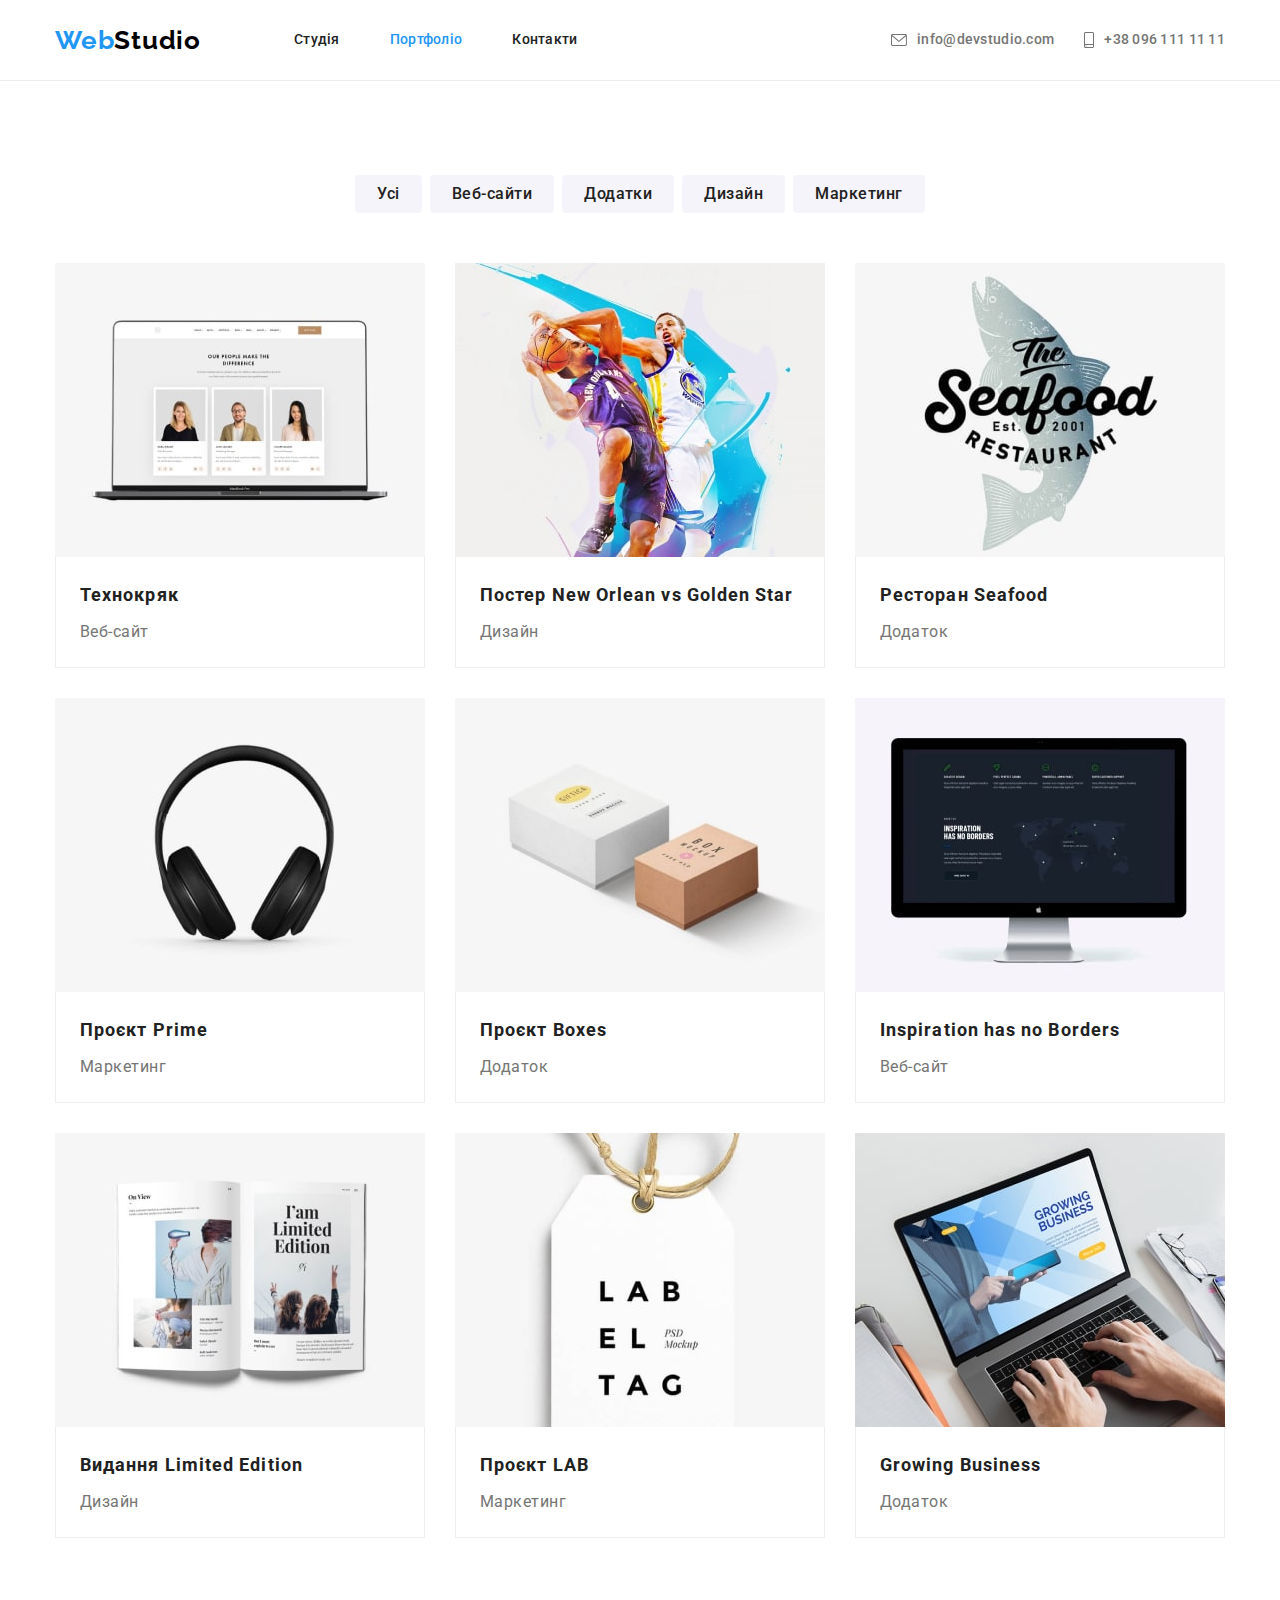
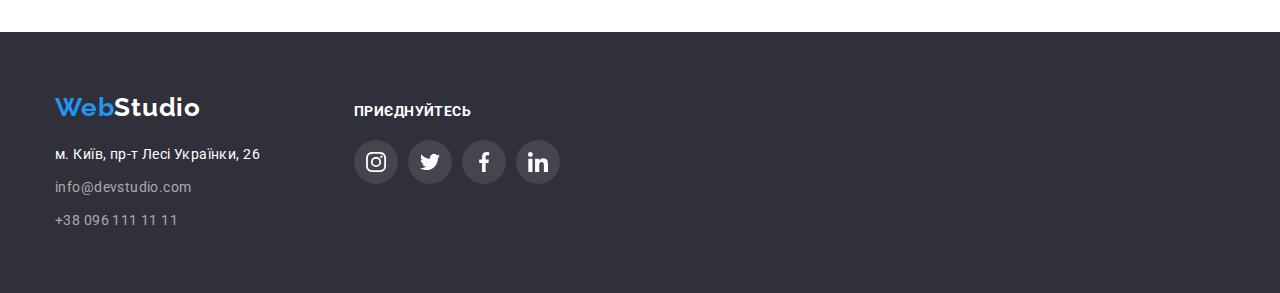
==== portfolio.html @ 5cf09d19 "Клон з ДЗ4" ====
<!DOCTYPE html>
<html lang="uk">
<head>
    <meta charset="UTF-8">
    <meta http-equiv="X-UA-Compatible" content="IE=edge">
    <meta name="viewport" content="width=device-width, initial-scale=1.0">
    <link rel="preconnect" href="https://fonts.googleapis.com">
    <link rel="preconnect" href="https://fonts.gstatic.com" crossorigin>
    <link href="https://fonts.googleapis.com/css2?family=Raleway:wght@700&family=Roboto:wght@400;500;700;900&display=swap" rel="stylesheet">
    <link rel="stylesheet" href="https://cdnjs.cloudflare.com/ajax/libs/modern-normalize/1.0.0/modern-normalize.min.css" />
    <link rel="stylesheet" href="./css/styles.css" />
    <title>Портфоліо</title>
</head>
<body>
    <!-- шапка сторінки -->
    <header class="header">
        <div class="container shapka">
            <nav class="navigation">
                <!-- логотип -->
                <a href="./index.html" class="logo"><span class="logo-color">Web</span>Studio</a>
                <!-- навігація на інші сторінки -->
                <ul class="menu"> 
                    <li class="menu-studia menu-dist"><a href="./index.html" class="link">Студія</a></li>
                    <li class="menu-portfolio menu-dist"><a href="./portfolio.html" class="link current">Портфоліо</a></li>
                    <li class="menu-kontakty menu-dist"><a href="#" class="link">Контакти</a></li>
                </ul>          
            </nav>
            <!-- контакти -->
            <ul class="kontakty">
                <li class="mail kntkt-dist"><a href="mailto:info@devstudio.com" class="link">
                    <svg class="logo-mail" width="16" height="12">
                        <use href="./images/icons.svg#icon-envelope"></use>
                    </svg>info@devstudio.com</a>
                </li>
                <li class="tel kntkt-dist"><a href="tel:+380961111111" class="link">
                    <svg class="logo-mail" width="10" height="16">
                        <use href="./images/icons.svg#icon-smartphone"></use>
                    </svg>+38 096 111 11 11</a></li>
            </ul>
        </div>
    </header>
    <!-- контент сторінки -->
    <main>
        <section class="portfolio-bg">
            <div class="container">
                <h1 class="visually-hidden">Портфоліо</h1>
                <!-- фільтр -->
                <ul class="all-button">
                    <li class="all btn"><button type="button" class="fr-button">Усі</button></li>
                    <li class="web btn"><button type="button" class="fr-button">Веб-сайти</button></li>
                    <li class="app btn"><button type="button" class="fr-button">Додатки</button></li>
                    <li class="design btn"><button type="button" class="fr-button">Дизайн</button></li>
                    <li class="marketing btn"><button type="button" class="fr-button">Маркетинг</button></li>
                </ul>
                <!-- список робіт -->
                <ul class="work-list">
                    <li class="border-card">
                        <article class="border-shadow">
                            <a href="#" class="link">
                                <img src="./images/portf-01.jpg" alt="ноутбук з відкритим сайтом" width="370" />
                                <div class="card-content">
                                    <h2 class="title-portfolio">Технокряк</h2>
                                    <p class="subname-portfolio">Веб-сайт</p>
                                </div>
                            </a>
                        </article>  
                    </li>
                    <li class="border-card">
                        <article class="border-shadow">
                            <a href="#" class="link">
                                <img src="./images/portf-02.jpg" alt="баскетболісти" width="370" />
                                <div class="card-content">
                                    <h2 class="title-portfolio">Постер <span lang="en">New Orlean vs Golden Star</span></h2>
                                    <p class="subname-portfolio">Дизайн</p>
                                </div>
                            </a>
                        </article>    
                    </li>
                    <li class="border-card">
                        <article class="border-shadow">
                            <a href="#" class="link">
                                <img src="./images/portf-03.jpg" alt="логотип форми риби" width="370" />
                                <div class="card-content">
                                    <h2 class="title-portfolio">Ресторан <span lang="en">Seafood</span></h2>
                                    <p class="subname-portfolio">Додаток</p>
                                </div>
                            </a>
                        </article>    
                    </li>
                    <li class="border-card">
                        <article class="border-shadow">
                            <a href="#" class="link">
                                <img src="./images/portf-04.jpg" alt="навушники" width="370" />
                                <div class="card-content">
                                    <h2 class="title-portfolio">Проєкт <span lang="en">Prime</span></h2>
                                    <p class="subname-portfolio">Маркетинг</p>
                                </div>
                            </a>
                        </article>    
                    </li>
                    <li class="border-card">
                        <article class="border-shadow">
                            <a href="#" class="link">
                                <img src="./images/portf-05.jpg" alt="дві коробки" width="370" />
                                <div class="card-content">
                                    <h2 class="title-portfolio">Проєкт <span lang="en">Boxes</span></h2>
                                    <p class="subname-portfolio">Додаток</p>
                                </div>
                            </a>
                        </article>    
                    </li>
                    <li class="border-card">
                        <article class="border-shadow">
                            <a href="#" class="link">
                                <img src="./images/portf-06.jpg" alt="монітор з відкритим сайтом" width="370" />
                                <div class="card-content">
                                    <h2 class="title-portfolio" lang="en">Inspiration has no Borders</h2>
                                    <p class="subname-portfolio">Веб-сайт</p>
                                </div>
                            </a>
                        </article>    
                    </li>
                    <li class="border-card">
                        <article class="border-shadow">
                            <a href="#" class="link">
                                <img src="./images/portf-07.jpg" alt="журнал" width="370" />
                                <div class="card-content">
                                    <h2 class="title-portfolio">Видання <span lang="en">Limited Edition</span></h2>
                                    <p class="subname-portfolio">Дизайн</p>
                                </div>
                            </a>
                        </article>    
                    </li>
                    <li class="border-card">
                        <article class="border-shadow">
                            <a href="#" class="link">
                                <img src="./images/portf-08.jpg" alt="бірка" width="370" />
                                <div class="card-content">
                                    <h2 class="title-portfolio">Проєкт <span lang="en">LAB</span></h2>
                                    <p class="subname-portfolio">Маркетинг</p>
                                </div>
                            </a>
                        </article>    
                    </li>
                    <li class="border-card">
                        <article class="border-shadow">
                            <a href="#" class="link">
                                <img src="./images/portf-09.jpg" alt="руки друкують на ноутбуці" width="370" />
                                <div class="card-content">
                                    <h2 class="title-portfolio" lang="en">Growing Business</h2>
                                    <p class="subname-portfolio">Додаток</p>
                                </div>
                            </a>
                        </article>    
                    </li>
                </ul>
            </div>
        </section>
    </main>
    <!-- підвал сторінки -->
    <footer class="footer">
        <div class="container footer-pos">
            <div class="footer-block-1">
                <a href="./index.html" class="logo-footer"><span class="logo-color">Web</span>Studio</a>
                <address>
                    <ul class="f-kontakty">
                        <li class="f-adress kontakt"><a href="https://goo.gl/maps/CPtrU1FHBa2aNyZL9" target="_blank" rel="noopener noreferrer nofollow" class="link">м. Київ, пр-т Лесі Українки, 26</a></li>
                        <li class="f-mail kontakt"><a href="mailto:info@devstudio.com" class="link">info@devstudio.com</a></li>
                        <li class="f-tel kontakt"><a href="tel:+380961111111" class="link">+38 096 111 11 11</a></li>
                    </ul>
                </address>
            </div>
            <div class="footer-block-2">
                <p class="footer-link footer-dist">Приєднуйтесь</p>
                <ul class="list-soc">
                    <li>
                        <a href="#" class="solid-round">
                            <svg class="logo-soc" width="20" height="20">
                                <use href="./images/icons.svg#icon-instagram"></use>
                            </svg>
                        </a> 
                    </li>
                    <li>
                        <a href="#" class="solid-round">
                            <svg class="logo-soc" width="20" height="20">
                                <use href="./images/icons.svg#icon-twitter"></use>
                            </svg>
                        </a> 
                    </li>
                    <li>
                        <a href="#" class="solid-round">
                            <svg class="logo-soc" width="20" height="20">
                                <use href="./images/icons.svg#icon-facebook"></use>
                            </svg>
                        </a> 
                    </li>
                    <li>
                        <a href="#" class="solid-round">
                            <svg class="logo-soc" width="20" height="20">
                                <use href="./images/icons.svg#icon-linkedin"></use>
                            </svg>
                        </a> 
                    </li>
                </ul>
            </div>    
            
        </div>
    </footer>
</body>
</html>
---- css/styles.css ----
/* primary-color-text #2196F3 (синій)
   main-color-text #212121 (чорний)
   secondary-color-text #757575 (сірий)
   logo-color-text #000000 (глибокий чорний)
   footer-color-text #FFFFFF (білий)
   active-button #188CE8 (темно синій)
   kontakty-footer rgba(255, 255, 255, 0.6) (білий з альфа-каналом)
   
   main-color-bg #FFFFFF; (білий)
   secondary-color-bg #F5F4FA; (ліловий)
   footer-color-bg #2F303A; (темно сірий)*/

:root {
    --primary-color-text: #2196F3;
    --main-color-text: #212121;
    --secondary-color-text: #757575;
    --logo-color-text: #000000;
    --footer-color-text: #FFFFFF;
    --main-color-bg: #FFFFFF;
    --secondary-color-bg: #F5F4FA;
    --footer-color-bg: #2F303A;
    --active-button: #188CE8;
    --card-border-color: #EEEEEE;
    --kontakty-footer: rgba(255, 255, 255, 0.6);
    --shadow-main-button: 0px 4px 4px rgba(0, 0, 0, 0.15);
    --shadow-card-solid: 0px 1px 3px rgba(0, 0, 0, 0.12), 0px 1px 1px rgba(0, 0, 0, 0.14), 0px 2px 1px rgba(0, 0, 0, 0.2);
    --shadow-filtr-button: 0px 3px 1px rgba(0, 0, 0, 0.1), 0px 1px 2px rgba(0, 0, 0, 0.08), 0px 2px 2px rgba(0, 0, 0, 0.12);
    --work-list: #EEEEEE;
    --line-header: #ECECEC;
    --overlay-color: rgba(47, 48, 58, 0.4);
    --border-client: #AFB1B8;
    --footer-socsolid-main: rgba(255, 255, 255, 0.1);
    --hero-bg: #C4C4C4;
}

html {
    box-sizing: border-box;
}
*,
*::before,
*::after {
    box-sizing: inherit;
}

body {
    font-family: 'Roboto', sans-serif;
    background-color: var(--main-color-bg);
    color: var(--secondary-color-text);
}

ul {
    list-style: none;
}
a {
    text-decoration: none;
}
p, h1, h2, h3, h4, h5, h6 {
    margin: 0;
}
ul, ol { 
    margin: 0;
    padding-left: 0;
}
img {
    display: block;
    max-width: 100%;
}


.hero-button,
.all-button .fr-button {
    font-family: inherit;
    cursor: pointer;
    border: transparent;
    border-radius: 4px;
}
.hero-button {
    padding: 10px 32px;
    box-shadow: var(--shadow-main-button)
}


/* !!!стилі Шапки!!! */

.logo {
    font-family: 'Raleway', sans-serif;
    font-style: normal;
    font-weight: 700;
    font-size: 26px;
    line-height: 1.19;
    letter-spacing: 0.03em;
    color: var(--logo-color-text);
    margin-right: 93px;
}
.logo-color {
    color: var(--primary-color-text);
}

.menu-studia .link,
.menu-portfolio .link,
.menu-kontakty .link,
.mail .link,
.tel .link {
    display: block;
    font-style: normal;
    font-weight: 500;
    font-size: 14px;
    line-height: 1.14;
    letter-spacing: 0.02em;
    padding-top: 32px;
    padding-bottom: 32px;
}
.menu-studia .link,
.menu-portfolio .link,
.menu-kontakty .link {
    color: var(--main-color-text);
}
.menu-studia .link:hover,
.menu-portfolio .link:hover,
.menu-kontakty .link:hover,
.menu-studia .link:focus,
.menu-portfolio .link:focus,
.menu-kontakty .link:focus {
    color: var(--primary-color-text);
}
/* підсвічування поточного меню */
.menu-portfolio .link.current,
.menu-studia .link.current {
    color: var(--primary-color-text);
}


.mail .link,
.tel .link {
    display: flex;
    color: var(--secondary-color-text);
    fill: var(--secondary-color-text);
}
.logo-mail {
    color: currentColor;
    margin-right: 10px;
}
.mail .link:hover,
.tel .link:hover,
.mail .link:focus,
.tel .link:focus {
    color: var(--primary-color-text);
    fill: var(--primary-color-text);
}

.container.shapka {
    display: flex;
    align-items: center;
    justify-content: space-between;
}

.navigation {
    display: flex;
    align-items: center;
}
.menu {
    display: flex;
    align-items: center;
    gap: 50px;
}

.kontakty {
    display: flex;
    gap: 30px;
}
.kntkt-dist .link {
    display: flex;
    align-items: center;
}

.header {
    border-bottom-width: 1px;
    border-bottom-style: solid;
    border-bottom-color: var(--line-header);
}




/* !!!стилі Футера!!! */
.footer {
    background-color: var(--footer-color-bg);
    padding: 60px 0;
}
.logo-footer {
    display: inline-block;
    font-family: 'Raleway', sans-serif;
    font-style: normal;
    font-weight: 700;
    font-size: 26px;
    line-height: 1.19;
    letter-spacing: 0.03em;
    color: var(--footer-color-text);
    margin-bottom: 20px;
}
/* .logo-color задано в стилі Шапки */
.f-adress .link,
.f-mail .link,
.f-tel .link {
    font-style: normal;
    font-size: 14px;
    line-height: 1.71;
    letter-spacing: 0.03em;
}
.f-adress .link {
    color: var(--footer-color-text);
}
.f-mail .link,
.f-tel .link {
    color: var(--kontakty-footer)   
}
.f-adress .link:hover,
.f-adress .link:focus,
.f-mail .link:hover,
.f-mail .link:focus,
.f-tel .link:hover,
.f-tel .link:focus {
    color: var(--primary-color-text);
}
.f-kontakty .kontakt:not(:last-child) {
    margin-bottom: 9px;
}
.footer-pos {
    display: flex;
    gap: 94px;
    align-items: baseline;
}

.footer-link {
    font-weight: 700;
    font-size: 14px;
    line-height: 1.14;
    letter-spacing: 0.03em;
    text-transform: uppercase;
    color: var(--footer-color-text);
    margin-bottom: 20px;
}

.list-soc {
    display: flex;
    gap: 10px;
}
.solid-round {
    display: flex;
    width: 44px;
    height: 44px;
    background-color: var(--footer-socsolid-main);
    fill: var(--footer-color-text);
    border-radius: 50%;
    justify-content: center;
    align-items: center;
}
.solid-round:hover,
.solid-round:focus {
    background-color: var(--primary-color-text);
}


/* ----------!!!стилі головної Студія!!!---------- */
.hero {
    padding: 200px 0;
    text-align: center;
}
.overlay {
    max-width: 1600px;
    margin-left: auto;
    margin-right: auto;
    background-image: 
    linear-gradient(to right, var(--overlay-color), var(--overlay-color)),
    url(../images/hero.jpg);
    background-color: var(--hero-bg);
    background-size: cover;
}
.hero-title {
    font-style: normal;
    font-weight: 900;
    font-size: 44px;
    line-height: 1.36;
    letter-spacing: 0.06em;
    text-transform: uppercase;
    color: var(--footer-color-text);
    margin: 0px 0px 30px 0px;
}

.title-centr {
    max-width: 696px;
}
.hero-button {
    font-style: normal;
    font-weight: 700;
    font-size: 16px;
    line-height: 1.88;
    text-align: center;
    letter-spacing: 0.06em;
    background-color: var(--primary-color-text);
    color: var(--footer-color-text);
}
.hero-button:hover,
.hero-button:focus {
    background-color: var(--active-button);
}

.visually-hidden {
    position: absolute;
    white-space: nowrap;
    height: 1px;
    width: 1px;
    border: 0;
    overflow: hidden;
    clip: rect(0 0 0 0);
    padding: 0;
    margin: -1px;
    clip-path: inset(50%);
  }
.title-section {
    font-style: normal;
    font-weight: 700;
    font-size: 36px;
    line-height: 1.17;
    text-align: center;
    letter-spacing: 0.03em;
    color: var(--main-color-text);
    margin-bottom: 50px;
    margin-top: 0;
    padding: 0;
}
.title-perevagy {
    font-style: normal;
    font-weight: 700;
    font-size: 14px;
    line-height: 1.14;
    letter-spacing: 0.03em;
    text-transform: uppercase;
    color: var(--main-color-text);
    padding: 0;
    margin-top: 0;
    margin-bottom: 10px;
}
.paragraph-perevagy {
    font-size: 14px;
    line-height: 1.71;
    letter-spacing: 0.03em;
    color: var(--secondary-color-text);
    max-width: 270px;
}
.bg-perevagy {
    display: flex;
    background-color: var(--secondary-color-bg);
    width: 270px;
    height: 120px;
    border-radius: 4px;
    margin-bottom: 30px;
    justify-content: center;
    align-items: center;
}

.title-name {
    font-style: normal;
    font-weight: 500;
    font-size: 16px;
    line-height: 1.19;
    text-align: center;
    letter-spacing: 0.03em;
    color: var(--main-color-text);
    margin-bottom: 10px;
}
.title-subname {
    font-size: 16px;
    line-height: 1.19;
    text-align: center;
    letter-spacing: 0.03em;
    color: var(--secondary-color-text);
    margin-bottom: 16px;
}
.card-solid {
    background-color: var(--main-color-bg);
    border-radius: 0 0 4px 4px;
    box-shadow: var(--shadow-card-solid);
}
.comand-content {
    padding: 30px 0;
}
.list-soc-comand {
    display: flex;
    gap: 10px;
    justify-content: center;
}
.solid-round-comand {
    display: flex;
    width: 44px;
    height: 44px;
    background-color: var(--footer-socsolid-main);
    border-radius: 50%;
    fill: var(--border-client);
    justify-content: center;
    align-items: center;
}
.logo-soc-comand {
    color: currentColor;
}
.solid-round-comand:hover,
.solid-round-comand:focus {
    background-color: var(--primary-color-text);
    fill: var(--footer-color-text);
}    

.bg-violet {
    background-color: var(--secondary-color-bg);
    padding: 94px 0;
}
.bg-white-perevagy {
    padding-top: 94px;
}
.bg-white-work {
    padding: 94px 0;
}

.container {
    width: 1200px;
    margin: 0 auto;
    padding-left: 15px;
    padding-right: 15px;
}

.perevagy, .working, .comand {
    display: flex;
    gap: 30px;
}
.clients {
    display: flex;
    gap: 30px;
}
.border-client {
    display: flex;
    border: 1px solid var(--border-client);
    border-radius: 4px;
    height: 92px;
    min-width: 170px;
    fill: var(--border-client);
    justify-content: center;
    align-items: center;
}
.logo-client {
    color: currentColor;
}
.border-client:hover,
.border-client:focus {
    border-color: var(--primary-color-text);
    fill: var(--primary-color-text);
}


/* ----------!!!стилі головної Портфоліо!!!---------- */

/* стилі Фільтра */
.all .fr-button,
.web .fr-button,
.app .fr-button,
.design .fr-button,
.marketing .fr-button {
    font-style: normal;
    font-weight: 500;
    font-size: 16px;
    line-height: 1.62;
    text-align: center;
    letter-spacing: 0.03em;
    background-color: var(--secondary-color-bg);
    color: var(--main-color-text);
    padding: 6px 22px;
}

.all .fr-button:hover,
.all .fr-button:focus,
.web .fr-button:hover,
.web .fr-button:focus,
.app .fr-button:hover,
.app .fr-button:focus,
.design .fr-button:hover,
.design .fr-button:focus,
.marketing .fr-button:hover,
.marketing .fr-button:focus {
    background-color: var(--primary-color-text);
    color: var(--footer-color-text);
    box-shadow: var(--shadow-filtr-button);
}

 
.title-portfolio {
    font-style: normal;
    font-weight: 700;
    font-size: 18px;
    line-height: 2;
    letter-spacing: 0.06em;
    color: var(--main-color-text);
    margin-bottom: 4px;
}
.subname-portfolio {
    font-style: normal;
    font-size: 16px;
    line-height: 1.88;
    letter-spacing: 0.03em;
    color: var(--secondary-color-text);
}

.all-button {
    display: flex;
    gap: 8px;
    justify-content: center;
    margin-bottom: 50px;
}

.work-list {
    display: flex;
    flex-wrap: wrap;
    gap: 30px;
}
.border-card {
    flex-basis: calc((100% - 60px) / 3);
}
.border-card:nth-child(3n) {
    margin-right: 0;
}
.border-shadow > .link {
    display: block;
}
.border-shadow > .link:hover,
.border-shadow > .link:focus {
    box-shadow: 0px 1px 1px rgba(0, 0, 0, 0.12), 0px 4px 4px rgba(0, 0, 0, 0.06), 1px 4px 6px rgba(0, 0, 0, 0.16);
}

.portfolio-bg {
    padding: 94px 0;
}

.card-content {
    padding: 20px 24px;
    border-left: 1px solid var(--work-list);
    border-bottom: 1px solid var(--work-list);
    border-right: 1px solid var(--work-list);
}
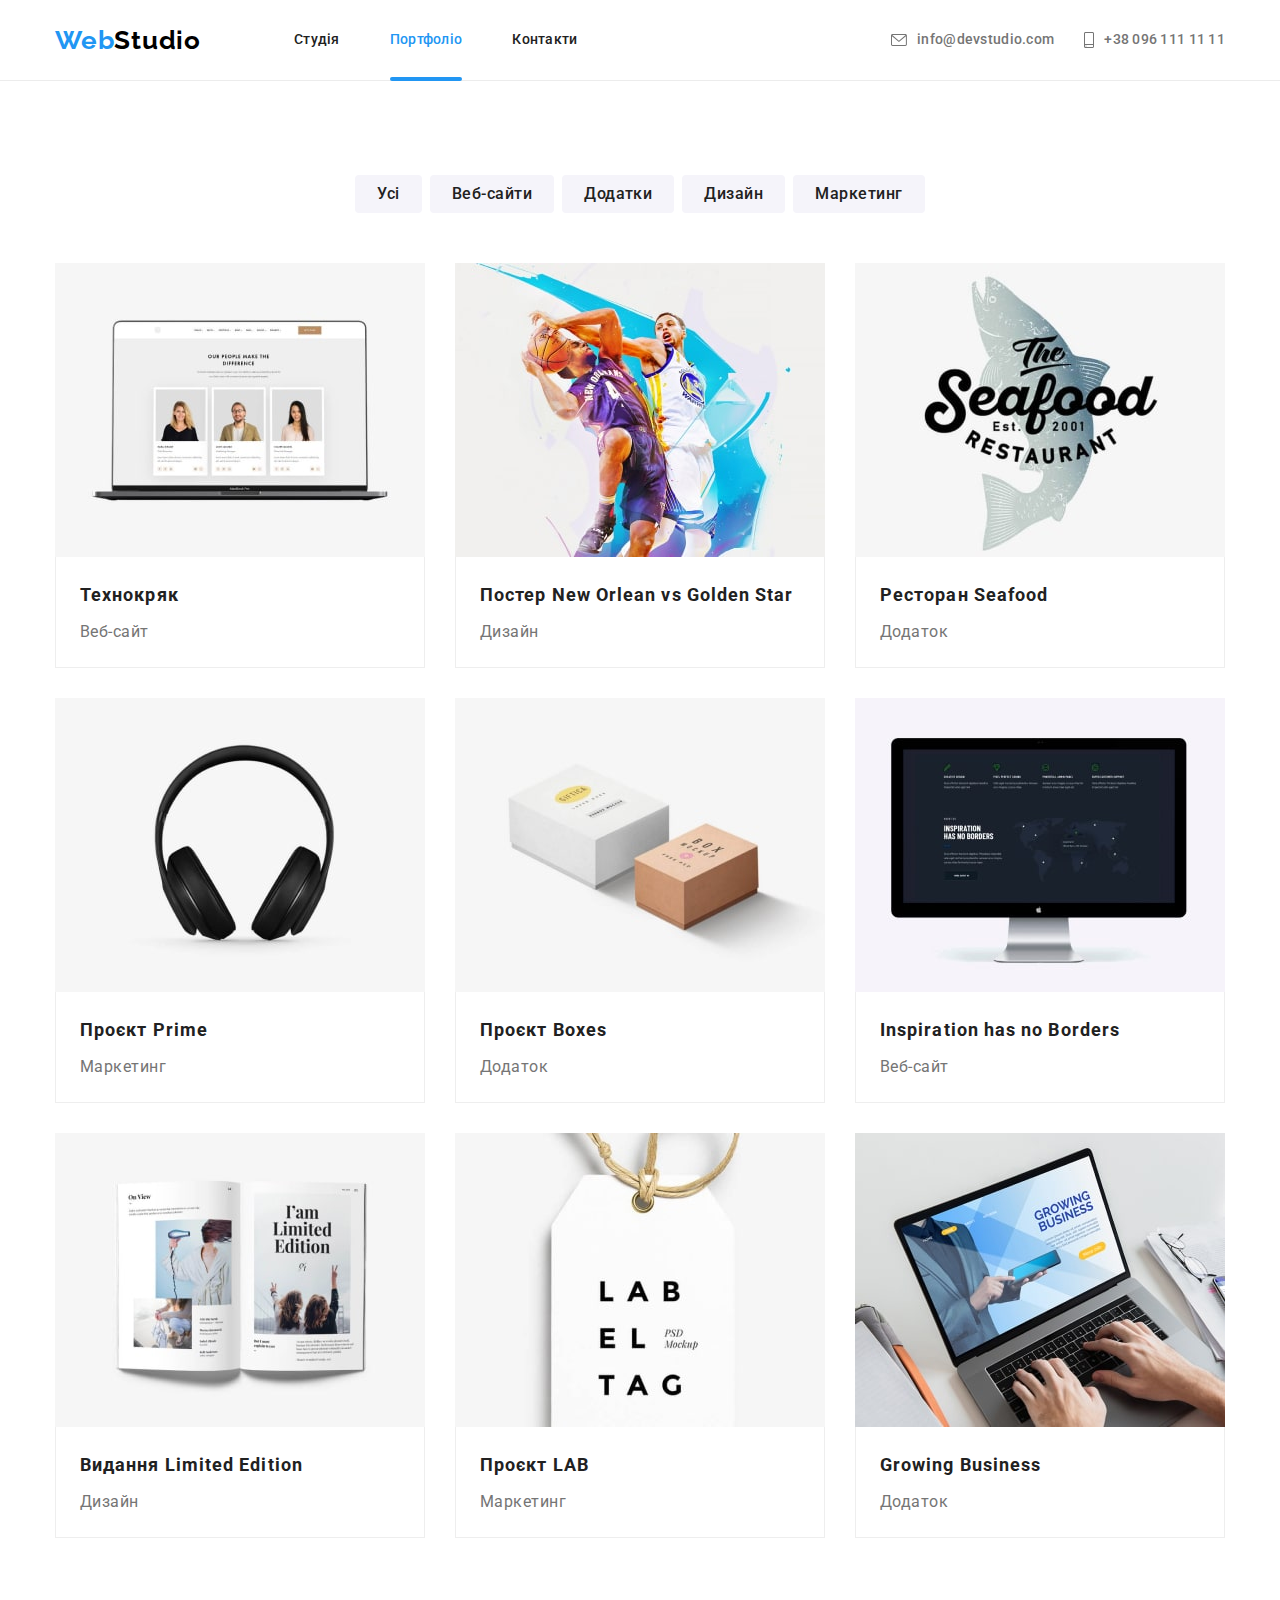
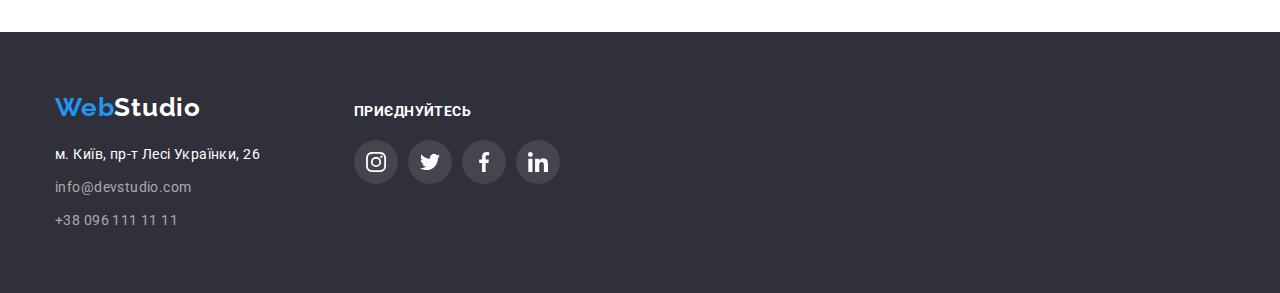
==== commit 59c74566: "Додав оверлей і транслейт на карточки Портфоліо" ====
--- a/portfolio.html
+++ b/portfolio.html
@@ -57,7 +57,10 @@
                     <li class="border-card">
                         <article class="border-shadow">
                             <a href="#" class="link">
-                                <img src="./images/portf-01.jpg" alt="ноутбук з відкритим сайтом" width="370" />
+                                <div class="product-thumb">
+                                    <p class="hover-overlay-text">Ресурс пропонує комплексні пропозиції з різним рівнем функціоналу та сервісів. Все це дозволить відвідувачу отримати вичерпні відомості про компанію чи приватну особу.</p>
+                                    <img src="./images/portf-01.jpg" alt="ноутбук з відкритим сайтом" width="370" />
+                                </div>
                                 <div class="card-content">
                                     <h2 class="title-portfolio">Технокряк</h2>
                                     <p class="subname-portfolio">Веб-сайт</p>
@@ -68,7 +71,10 @@
                     <li class="border-card">
                         <article class="border-shadow">
                             <a href="#" class="link">
-                                <img src="./images/portf-02.jpg" alt="баскетболісти" width="370" />
+                                <div class="product-thumb">
+                                    <p class="hover-overlay-text">Ресурс пропонує комплексні пропозиції з різним рівнем функціоналу та сервісів. Все це дозволить відвідувачу отримати вичерпні відомості про компанію чи приватну особу.</p>                                
+                                    <img src="./images/portf-02.jpg" alt="баскетболісти" width="370" />
+                                </div>                                
                                 <div class="card-content">
                                     <h2 class="title-portfolio">Постер <span lang="en">New Orlean vs Golden Star</span></h2>
                                     <p class="subname-portfolio">Дизайн</p>
@@ -79,7 +85,10 @@
                     <li class="border-card">
                         <article class="border-shadow">
                             <a href="#" class="link">
-                                <img src="./images/portf-03.jpg" alt="логотип форми риби" width="370" />
+                                <div class="product-thumb">
+                                    <p class="hover-overlay-text">Ресурс пропонує комплексні пропозиції з різним рівнем функціоналу та сервісів. Все це дозволить відвідувачу отримати вичерпні відомості про компанію чи приватну особу.</p>                                
+                                    <img src="./images/portf-03.jpg" alt="логотип форми риби" width="370" />
+                                </div>                                
                                 <div class="card-content">
                                     <h2 class="title-portfolio">Ресторан <span lang="en">Seafood</span></h2>
                                     <p class="subname-portfolio">Додаток</p>
@@ -90,7 +99,10 @@
                     <li class="border-card">
                         <article class="border-shadow">
                             <a href="#" class="link">
-                                <img src="./images/portf-04.jpg" alt="навушники" width="370" />
+                                <div class="product-thumb">
+                                    <p class="hover-overlay-text">Ресурс пропонує комплексні пропозиції з різним рівнем функціоналу та сервісів. Все це дозволить відвідувачу отримати вичерпні відомості про компанію чи приватну особу.</p>                                
+                                    <img src="./images/portf-04.jpg" alt="навушники" width="370" />
+                                </div>                                
                                 <div class="card-content">
                                     <h2 class="title-portfolio">Проєкт <span lang="en">Prime</span></h2>
                                     <p class="subname-portfolio">Маркетинг</p>
@@ -101,7 +113,10 @@
                     <li class="border-card">
                         <article class="border-shadow">
                             <a href="#" class="link">
-                                <img src="./images/portf-05.jpg" alt="дві коробки" width="370" />
+                                <div class="product-thumb">
+                                    <p class="hover-overlay-text">Ресурс пропонує комплексні пропозиції з різним рівнем функціоналу та сервісів. Все це дозволить відвідувачу отримати вичерпні відомості про компанію чи приватну особу.</p>                                
+                                    <img src="./images/portf-05.jpg" alt="дві коробки" width="370" />
+                                </div>                                
                                 <div class="card-content">
                                     <h2 class="title-portfolio">Проєкт <span lang="en">Boxes</span></h2>
                                     <p class="subname-portfolio">Додаток</p>
@@ -112,7 +127,10 @@
                     <li class="border-card">
                         <article class="border-shadow">
                             <a href="#" class="link">
-                                <img src="./images/portf-06.jpg" alt="монітор з відкритим сайтом" width="370" />
+                                <div class="product-thumb">
+                                    <p class="hover-overlay-text">Ресурс пропонує комплексні пропозиції з різним рівнем функціоналу та сервісів. Все це дозволить відвідувачу отримати вичерпні відомості про компанію чи приватну особу.</p>                                
+                                    <img src="./images/portf-06.jpg" alt="монітор з відкритим сайтом" width="370" />
+                                </div>                                
                                 <div class="card-content">
                                     <h2 class="title-portfolio" lang="en">Inspiration has no Borders</h2>
                                     <p class="subname-portfolio">Веб-сайт</p>
@@ -123,7 +141,10 @@
                     <li class="border-card">
                         <article class="border-shadow">
                             <a href="#" class="link">
-                                <img src="./images/portf-07.jpg" alt="журнал" width="370" />
+                                <div class="product-thumb">
+                                    <p class="hover-overlay-text">Ресурс пропонує комплексні пропозиції з різним рівнем функціоналу та сервісів. Все це дозволить відвідувачу отримати вичерпні відомості про компанію чи приватну особу.</p>                                
+                                    <img src="./images/portf-07.jpg" alt="журнал" width="370" />
+                                </div>                                
                                 <div class="card-content">
                                     <h2 class="title-portfolio">Видання <span lang="en">Limited Edition</span></h2>
                                     <p class="subname-portfolio">Дизайн</p>
@@ -134,7 +155,10 @@
                     <li class="border-card">
                         <article class="border-shadow">
                             <a href="#" class="link">
-                                <img src="./images/portf-08.jpg" alt="бірка" width="370" />
+                                <div class="product-thumb">
+                                    <p class="hover-overlay-text">Ресурс пропонує комплексні пропозиції з різним рівнем функціоналу та сервісів. Все це дозволить відвідувачу отримати вичерпні відомості про компанію чи приватну особу.</p>                                
+                                    <img src="./images/portf-08.jpg" alt="бірка" width="370" />
+                                </div>                                
                                 <div class="card-content">
                                     <h2 class="title-portfolio">Проєкт <span lang="en">LAB</span></h2>
                                     <p class="subname-portfolio">Маркетинг</p>
@@ -145,7 +169,10 @@
                     <li class="border-card">
                         <article class="border-shadow">
                             <a href="#" class="link">
-                                <img src="./images/portf-09.jpg" alt="руки друкують на ноутбуці" width="370" />
+                                <div class="product-thumb">
+                                    <p class="hover-overlay-text">Ресурс пропонує комплексні пропозиції з різним рівнем функціоналу та сервісів. Все це дозволить відвідувачу отримати вичерпні відомості про компанію чи приватну особу.</p>                                
+                                    <img src="./images/portf-09.jpg" alt="руки друкують на ноутбуці" width="370" />
+                                </div>                                
                                 <div class="card-content">
                                     <h2 class="title-portfolio" lang="en">Growing Business</h2>
                                     <p class="subname-portfolio">Додаток</p>
--- a/css/styles.css
+++ b/css/styles.css
@@ -31,6 +31,7 @@
     --border-client: #AFB1B8;
     --footer-socsolid-main: rgba(255, 255, 255, 0.1);
     --hero-bg: #C4C4C4;
+    --hover-overlay-blue: rgba(33, 150, 243, 0.9);
 }
 
 html {
@@ -109,6 +110,10 @@
     letter-spacing: 0.02em;
     padding-top: 32px;
     padding-bottom: 32px;
+
+    transition-property: color;
+    transition-duration: 250ms;
+    transition-timing-function: cubic-bezier(0.4, 0, 0.2, 1);
 }
 .menu-studia .link,
 .menu-portfolio .link,
@@ -128,6 +133,20 @@
 .menu-studia .link.current {
     color: var(--primary-color-text);
 }
+.menu-dist {
+   display: block;
+   position: relative; 
+}
+.link.current::after {
+    content: '';
+    display: block;
+    width: 100%;
+    height: 4px;
+    background-color: var(--primary-color-text);
+    border-radius: 2px;
+    position: absolute;
+    bottom: -1px;
+}
 
 
 .mail .link,
@@ -139,6 +158,10 @@
 .logo-mail {
     color: currentColor;
     margin-right: 10px;
+
+    transition-property: fill;
+    transition-duration: 250ms;
+    transition-timing-function: cubic-bezier(0.4, 0, 0.2, 1);
 }
 .mail .link:hover,
 .tel .link:hover,
@@ -199,13 +222,15 @@
     margin-bottom: 20px;
 }
 /* .logo-color задано в стилі Шапки */
-.f-adress .link,
-.f-mail .link,
-.f-tel .link {
+.kontakt .link {
     font-style: normal;
     font-size: 14px;
     line-height: 1.71;
     letter-spacing: 0.03em;
+
+    transition-property: color;
+    transition-duration: 250ms;
+    transition-timing-function: cubic-bezier(0.4, 0, 0.2, 1);
 }
 .f-adress .link {
     color: var(--footer-color-text);
@@ -214,12 +239,8 @@
 .f-tel .link {
     color: var(--kontakty-footer)   
 }
-.f-adress .link:hover,
-.f-adress .link:focus,
-.f-mail .link:hover,
-.f-mail .link:focus,
-.f-tel .link:hover,
-.f-tel .link:focus {
+.kontakt .link:hover,
+.kontakt .link:focus {
     color: var(--primary-color-text);
 }
 .f-kontakty .kontakt:not(:last-child) {
@@ -254,6 +275,10 @@
     border-radius: 50%;
     justify-content: center;
     align-items: center;
+
+    transition-property: background-color;
+    transition-duration: 250ms;
+    transition-timing-function: cubic-bezier(0.4, 0, 0.2, 1);
 }
 .solid-round:hover,
 .solid-round:focus {
@@ -299,6 +324,10 @@
     letter-spacing: 0.06em;
     background-color: var(--primary-color-text);
     color: var(--footer-color-text);
+
+    transition-property: background-color;
+    transition-duration: 250ms;
+    transition-timing-function: cubic-bezier(0.4, 0, 0.2, 1);
 }
 .hero-button:hover,
 .hero-button:focus {
@@ -399,6 +428,10 @@
     fill: var(--border-client);
     justify-content: center;
     align-items: center;
+
+    transition-property: background-color, fill;
+    transition-duration: 250ms;
+    transition-timing-function: cubic-bezier(0.4, 0, 0.2, 1);
 }
 .logo-soc-comand {
     color: currentColor;
@@ -444,6 +477,10 @@
     fill: var(--border-client);
     justify-content: center;
     align-items: center;
+
+    transition-property: border-color, fill;
+    transition-duration: 250ms;
+    transition-timing-function: cubic-bezier(0.4, 0, 0.2, 1);
 }
 .logo-client {
     color: currentColor;
@@ -472,6 +509,10 @@
     background-color: var(--secondary-color-bg);
     color: var(--main-color-text);
     padding: 6px 22px;
+
+    transition-property: color, background-color, box-shadow;
+    transition-duration: 250ms;
+    transition-timing-function: cubic-bezier(0.4, 0, 0.2, 1);
 }
 
 .all .fr-button:hover,
@@ -527,6 +568,11 @@
 }
 .border-shadow > .link {
     display: block;
+    position: relative;
+
+    transition-property: box-shadow;
+    transition-duration: 250ms;
+    transition-timing-function: cubic-bezier(0.4, 0, 0.2, 1);
 }
 .border-shadow > .link:hover,
 .border-shadow > .link:focus {
@@ -543,3 +589,31 @@
     border-bottom: 1px solid var(--work-list);
     border-right: 1px solid var(--work-list);
 }
+
+.product-thumb {
+    display: block;
+    position: relative;
+    overflow: hidden;
+}
+.hover-overlay-text {
+    display: block;
+    position: absolute;
+    background-color: var(--hover-overlay-blue);
+    width: 370px;
+    height: 294px;
+    font-size: 18px;
+    line-height: 1.56;
+    letter-spacing: 0.03em;
+    color: var(--main-color-bg);
+    padding: 63px 24px;
+
+    transform: translateY(100%);
+    transition-property: transform;
+    transition-duration: 250ms;
+    transition-timing-function: cubic-bezier(0.4, 0, 0.2, 1);
+}
+.border-shadow > .link:hover .hover-overlay-text,
+.border-shadow > .link:focus .hover-overlay-text {
+    content: '';
+    transform: translateY(0%);
+}